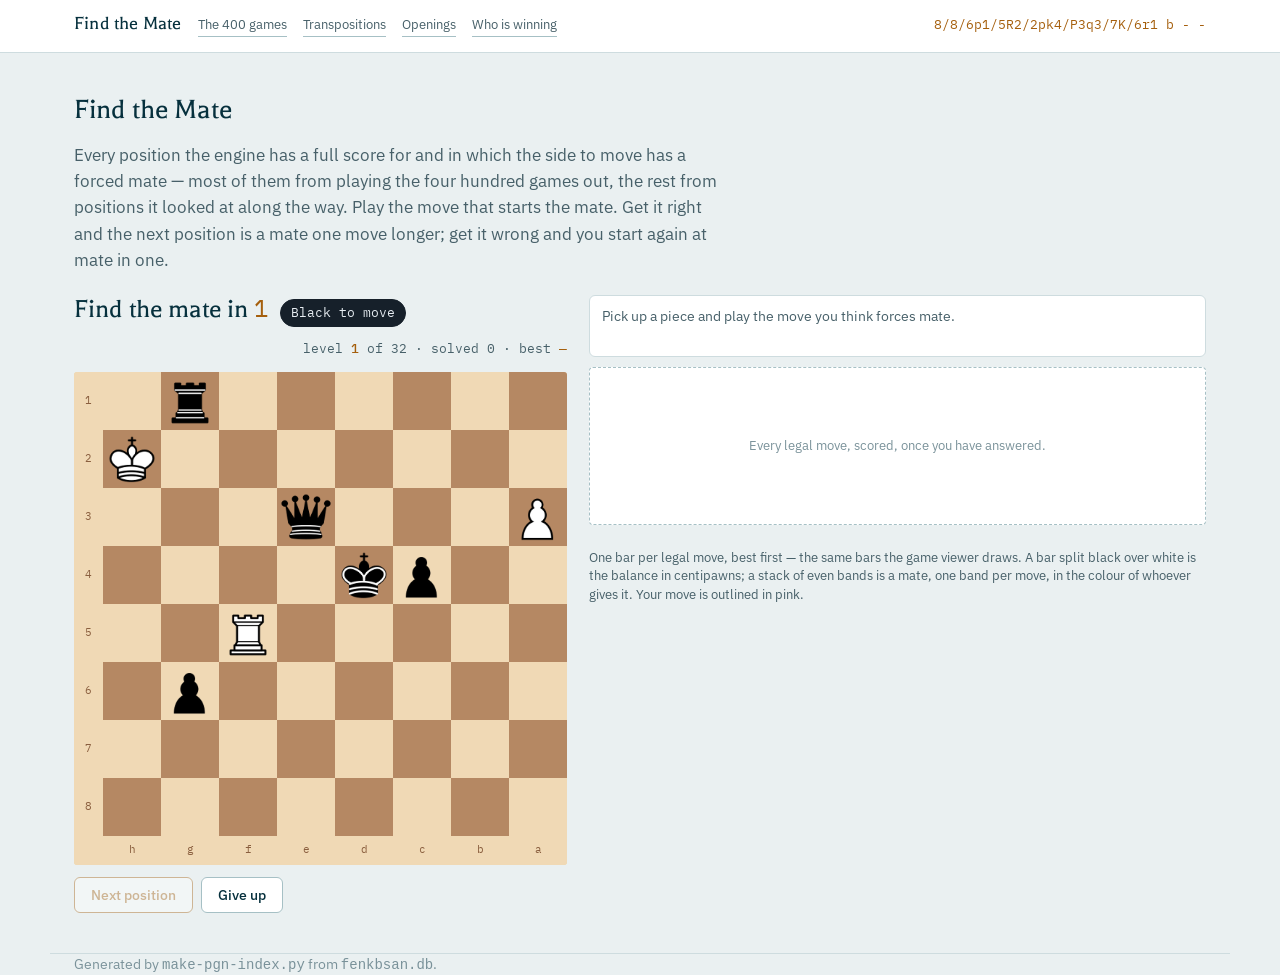
==== mate.html @ 3125f5e7 "A page for walking the openings openings.html starts on the initial position and takes one move at a" ====
<!doctype html>
<html lang="en">
<head>
<meta charset="utf-8">
<meta name="viewport" content="width=device-width, initial-scale=1">
<title>Find the Mate</title>
<meta name="description" content="Every position the engine has scored where the side to move has a forced mate: find the move, one level deeper each time you do.">
<link rel="preconnect" href="https://fonts.googleapis.com">
<link rel="preconnect" href="https://fonts.gstatic.com" crossorigin>
<link rel="stylesheet" href="https://fonts.googleapis.com/css2?family=Balthazar&family=IBM+Plex+Mono:wght@400;500&family=IBM+Plex+Sans:wght@400;500;600&display=swap">
<style>
:root {
  color-scheme: light;
  --ground:      #eaf0f1;
  --surface:     #ffffff;
  --surface-2:   #f3f8f8;
  --line:        #cedcdf;
  --line-strong: #a6c0c5;
  --ink:         #06303d;
  --ink-soft:    #476069;
  --ink-faint:   #7a929a;
  --amber:       #a55f0d;
  --amber-tint:  #f7e9d3;
  --wood:        #8a5f3f;
  --focus:       #0d6b86;
  --shadow:      0 1px 2px rgba(6, 48, 61, .06), 0 6px 18px rgba(6, 48, 61, .05);
}

@media (prefers-color-scheme: dark) {
  :root:not([data-theme="light"]) {
    color-scheme: dark;
    --ground:      #052733;
    --surface:     #073744;
    --surface-2:   #0a4152;
    --line:        #104c5f;
    --line-strong: #1d6b81;
    --ink:         #ebe2d1;
    --ink-soft:    #9cb7bf;
    --ink-faint:   #6b8d97;
    --amber:       #e8a33d;
    --amber-tint:  #123f4e;
    --wood:        #b48862;
    --focus:       #5cc2e0;
    --shadow:      0 1px 2px rgba(0, 0, 0, .3), 0 6px 18px rgba(0, 0, 0, .22);
  }
}

:root[data-theme="dark"] {
  color-scheme: dark;
  --ground:      #052733;
  --surface:     #073744;
  --surface-2:   #0a4152;
  --line:        #104c5f;
  --line-strong: #1d6b81;
  --ink:         #ebe2d1;
  --ink-soft:    #9cb7bf;
  --ink-faint:   #6b8d97;
  --amber:       #e8a33d;
  --amber-tint:  #123f4e;
  --wood:        #b48862;
  --focus:       #5cc2e0;
  --shadow:      0 1px 2px rgba(0, 0, 0, .3), 0 6px 18px rgba(0, 0, 0, .22);
}

*, *::before, *::after { box-sizing: border-box; }

html { scroll-behavior: smooth; }

body {
  margin: 0;
  background: var(--ground);
  color: var(--ink);
  font-family: "IBM Plex Sans", ui-sans-serif, system-ui, "Segoe UI", Roboto, sans-serif;
  font-size: 16px;
  line-height: 1.55;
  -webkit-font-smoothing: antialiased;
}

.wide  { max-width: 1180px; margin: 0 auto; padding: 0 24px; }
.text  { max-width: 860px;  margin: 0 auto; padding: 0 24px; }
.cards { max-width: 1080px; margin: 0 auto; padding: 0 24px; }

a { color: inherit; }
:focus-visible { outline: 2px solid var(--focus); outline-offset: 2px; border-radius: 3px; }

/* ---- the bar that stays ---- */

.bar {
  position: sticky; top: 0; z-index: 10;
  background: var(--surface);
  border-bottom: 1px solid var(--line);
}
.bar-inner {
  display: flex; align-items: baseline; gap: 16px;
  min-height: 52px; padding-top: 8px; padding-bottom: 8px;
}
.bar-name {
  font-family: Balthazar, Georgia, "Times New Roman", serif;
  font-size: 20px; letter-spacing: .01em;
}
.bar-here {
  font-family: "IBM Plex Mono", ui-monospace, Menlo, Consolas, monospace;
  font-size: 13px; color: var(--amber); margin-inline-start: auto;
}
.bar-here:empty { display: none; }
.bar a.bar-up {
  font-size: 13px; color: var(--ink-soft); text-decoration: none;
  border-bottom: 1px solid var(--line-strong); padding-bottom: 1px;
}
.bar a.bar-up:hover { color: var(--amber); border-color: var(--amber); }

/* ---- the tree ---- */

.tree-head { padding-top: 8px; }
h2 {
  font-family: Balthazar, Georgia, "Times New Roman", serif;
  font-weight: 400; font-size: 30px; margin: 0 0 8px;
}
.note { font-size: 14px; color: var(--ink-soft); margin: 0 0 22px; max-width: 68ch; }

.tree {
  display: flex; flex-direction: column; gap: 2px;
  background: var(--surface); border: 1px solid var(--line);
  border-radius: 8px; padding: 10px; box-shadow: var(--shadow);
  margin-bottom: 56px;
}
.tree-row {
  display: grid; grid-template-columns: 92px 1fr; align-items: center;
  gap: 10px; padding: 5px 6px; border-radius: 5px;
}
.tree-row:nth-child(odd) { background: var(--surface-2); }
.tree-white {
  display: flex; align-items: baseline; gap: 7px;
  font-family: "IBM Plex Mono", ui-monospace, Menlo, Consolas, monospace;
  font-size: 15px; font-weight: 500; text-decoration: none;
}
.tree-white:hover { color: var(--amber); }
.tree-replies { display: flex; flex-wrap: wrap; gap: 3px; }
.tree-replies a {
  font-family: "IBM Plex Mono", ui-monospace, Menlo, Consolas, monospace;
  font-size: 13px; text-decoration: none; color: var(--ink-soft);
  padding: 2px 7px; border-radius: 4px; border: 1px solid transparent;
  white-space: nowrap;
}
.tree-replies a:hover { color: var(--amber); border-color: var(--amber); }
.tree-replies a.is-current {
  background: var(--amber); border-color: var(--amber); color: var(--surface);
}
:root[data-theme="dark"] .tree-replies a.is-current,
:root:not([data-theme="light"]) .tree-replies a.is-current { color: #052733; }

/* ---- the games ---- */

.games { display: flex; flex-direction: column; gap: 14px; padding-bottom: 96px; }

.game {
  scroll-margin-top: 68px;
  background: var(--surface); border: 1px solid var(--line);
  border-inline-start: 3px solid transparent;
  border-radius: 8px; padding: 16px 18px;
  display: flex; gap: 20px; align-items: flex-start;
}
.game-main { flex: 1 1 auto; min-width: 0; }

/* ---- the position the game ended on ---- */

.game-final {
  flex: 0 0 auto;
  display: flex; flex-direction: column; align-items: center; gap: 7px;
}

.mini-board {
  --mini: 21px;
  display: grid;
  grid-template-columns: repeat(8, var(--mini));
  grid-template-rows: repeat(8, var(--mini));
  border: 1px solid var(--line-strong);
  border-radius: 3px;
  overflow: hidden;
}
.mini-sq { background-size: contain; background-repeat: no-repeat; background-position: center; }
.mini-sq.lt { background-color: #f0d9b5; }
.mini-sq.dk { background-color: #b58863; }

.outcome {
  font-family: "IBM Plex Mono", ui-monospace, Menlo, Consolas, monospace;
  font-size: 11px; letter-spacing: .02em;
  padding: 3px 8px; border-radius: 999px; white-space: nowrap;
}
.outcome.is-mate { background: var(--amber); color: var(--surface); }
.outcome.is-draw { background: var(--surface-2); color: var(--ink-faint); border: 1px solid var(--line); }
:root[data-theme="dark"] .outcome.is-mate,
:root:not([data-theme="light"]) .outcome.is-mate { color: #052733; }
.game.is-target { border-color: var(--amber); border-inline-start-color: var(--amber); }
@keyframes arrive {
  from { background: var(--amber-tint); }
  to   { background: var(--surface); }
}
.game.flash { animation: arrive 1.8s ease-out; }

.game-head {
  display: flex; flex-wrap: wrap; align-items: baseline; gap: 8px 14px;
  margin-bottom: 12px;
}
.rank {
  font-family: "IBM Plex Mono", ui-monospace, Menlo, Consolas, monospace;
  font-size: 12px; font-variant-numeric: tabular-nums; color: var(--ink-faint);
}
.game-title {
  font-family: Balthazar, Georgia, "Times New Roman", serif;
  font-weight: 400; font-size: 25px; margin: 0; line-height: 1.1;
}
.meta {
  font-family: "IBM Plex Mono", ui-monospace, Menlo, Consolas, monospace;
  font-size: 12px; color: var(--ink-faint); font-variant-numeric: tabular-nums;
}

.game-actions { margin-inline-start: auto; display: flex; gap: 8px; }

.copy, .open-board {
  font: 500 13px/1 "IBM Plex Sans", ui-sans-serif, system-ui, sans-serif;
  color: var(--ink); background: var(--surface-2);
  border: 1px solid var(--line-strong); border-radius: 5px;
  padding: 7px 13px; cursor: pointer; min-width: 104px;
  transition: background .12s ease, border-color .12s ease, color .12s ease;
}
.copy:hover, .open-board:hover { border-color: var(--amber); color: var(--amber); }
.open-board { border-color: var(--amber); color: var(--amber); }
.copy.done { background: var(--amber); border-color: var(--amber); color: var(--surface); }
:root[data-theme="dark"] .copy.done,
:root:not([data-theme="light"]) .copy.done { color: #052733; }

.pgn {
  font-family: "IBM Plex Mono", ui-monospace, Menlo, Consolas, monospace;
  font-size: 13px; line-height: 1.75; margin: 0;
  white-space: pre-wrap; overflow-wrap: anywhere;
  background: var(--surface-2); border: 1px solid var(--line);
  border-radius: 6px; padding: 13px 15px;
  color: var(--ink-soft);
}

footer {
  border-top: 1px solid var(--line); padding: 28px 0 64px;
  font-size: 14px; color: var(--ink-faint);
}

@media (max-width: 760px) {
  .game { flex-direction: column-reverse; }
  .game-final { flex-direction: row; align-self: flex-start; align-items: center; gap: 12px; }
}

@media (max-width: 640px) {
  .tree-row { grid-template-columns: 1fr; }
  .game-actions { margin-inline-start: 0; }
}

@media (prefers-reduced-motion: reduce) {
  html { scroll-behavior: auto; }
  .game.flash { animation: none; }
  * { transition-duration: .01ms !important; }
}

.ac-lede { font-size: 17px; color: var(--ink-soft); margin: 0 0 22px; max-width: 66ch; }

/* Right and wrong need two colours of their own: the palette has amber for attention and
   nothing for these, and they have to hold on both grounds. */
:root { --good: #2f8f5b; --bad: #b3453a; }
@media (prefers-color-scheme: dark) {
  :root:not([data-theme="light"]) { --good: #63c893; --bad: #e08074; }
}
:root[data-theme="dark"] { --good: #63c893; --bad: #e08074; }

/* The activity keeps the board's own colours, the way the viewer does, so a position looks
   the same here as it does over the index and in the app. */
.ac {
  --sq: 58px;
  --bar: 150px;
  display: grid;
  grid-template-columns: calc(8 * var(--sq) + var(--sq) / 2) minmax(0, 1fr);
  gap: 22px;
  align-items: start;
  margin: 0 auto 40px;
}

.ac-left { display: flex; flex-direction: column; gap: 12px; }

.ac-ask {
  display: flex;
  align-items: baseline;
  gap: 12px;
  flex-wrap: wrap;
  min-height: 40px;
}
.ac-level {
  font-family: Balthazar, Georgia, "Times New Roman", serif;
  font-size: 28px;
  line-height: 1;
}
/* The distance is a number to read, and Balthazar's 1 is a roman numeral. */
.ac-level .ac-n {
  font-family: "IBM Plex Mono", ui-monospace, Menlo, Consolas, monospace;
  font-size: 24px;
  color: var(--amber);
  font-variant-numeric: tabular-nums;
}
.ac-turn {
  font-family: "IBM Plex Mono", ui-monospace, Menlo, Consolas, monospace;
  font-size: 13px;
  color: var(--ink-soft);
  border: 1px solid var(--line-strong);
  border-radius: 999px;
  padding: 3px 10px;
}
.ac-turn.black { background: #16202a; color: #e7edf2; border-color: #16202a; }
.ac-turn.white { background: #f6f1e6; color: #33261a; border-color: #cdbfa6; }
.ac-score { margin-inline-start: auto; font-family: "IBM Plex Mono", ui-monospace, monospace;
            font-size: 13px; color: var(--ink-soft); font-variant-numeric: tabular-nums; }
.ac-score b { color: var(--amber); font-weight: 500; }

/* The verdict is one line that never moves: it holds its height while the position waits. */
.ac-verdict {
  min-height: 62px;
  border: 1px solid var(--line);
  border-radius: 6px;
  background: var(--surface);
  padding: 10px 12px;
  font-size: 14px;
  line-height: 1.45;
  color: var(--ink-soft);
}
.ac-verdict b { color: var(--ink); font-weight: 600; }
.ac-verdict .san { font-family: "IBM Plex Mono", ui-monospace, Menlo, Consolas, monospace; }
.ac-verdict.right { border-color: var(--good); background: var(--amber-tint); }
.ac-verdict.wrong { border-color: var(--bad); }
.ac-verdict .good { color: var(--good); }
.ac-verdict .bad { color: var(--bad); }

.ac-actions { display: flex; gap: 8px; align-items: center; }
.ac-actions button {
  font: 500 14px/1 "IBM Plex Sans", ui-sans-serif, system-ui, sans-serif;
  padding: 10px 16px;
  border-radius: 6px;
  border: 1px solid var(--line-strong);
  background: var(--surface);
  color: var(--ink);
  cursor: pointer;
}
.ac-actions button:hover:not(:disabled) { border-color: var(--amber); color: var(--amber); }
.ac-actions button:disabled { opacity: .4; cursor: default; }
.ac-actions .primary { border-color: var(--amber); color: var(--amber); }
.ac-actions .ac-from { margin-inline-start: auto; font-size: 12px; color: var(--ink-faint); }
.ac-actions .ac-from a { color: var(--ink-soft); }

/* The bars, once the answer is in. They are the viewer's own cells on the viewer's own
   wood, so a bar means here exactly what it means there. */
.ac-right { display: flex; flex-direction: column; gap: 10px; min-width: 0; }
.ac-bars {
  background: var(--wood);
  border-radius: 4px;
  padding: 4px;
  min-height: calc(var(--bar) + 8px);
  display: flex;
}
/* Before the answer there is nothing to draw, and a block of bare wood that size reads as a
   missing picture, so the empty box is plain. */
.ac-bars.empty {
  background: var(--surface);
  border: 1px dashed var(--line-strong);
}
.ac-bars .vw-mini { width: 100%; }
/* A mate is painted over the whole cell, so the mark on the move you played has to sit above
   it: the cell's own inset shadow would be underneath the bands. */
.ac-bars .vw-cell.chosen::after {
  content: "";
  position: absolute;
  inset: 0;
  box-shadow: inset 0 0 0 3px #c6168d;
  pointer-events: none;
  z-index: 2;
}
.ac-hint {
  display: flex;
  align-items: center;
  justify-content: center;
  width: 100%;
  color: var(--ink-faint);
  font-size: 13px;
  text-align: center;
  padding: 0 16px;
}
.ac-legend { font-size: 12.5px; color: var(--ink-soft); line-height: 1.5; }
.ac-legend code { font-family: "IBM Plex Mono", ui-monospace, Menlo, Consolas, monospace; }

@media (max-width: 1000px) {
  .ac { grid-template-columns: minmax(0, 1fr); --sq: min(44px, 10vw); --bar: 110px; }
}
/* Promotion: the four pieces, drawn on the square the pawn is going to. */
.mt-promo {
  /* Placed on the square the pawn is going to, so left/top come from the script. */
  position: absolute;
  z-index: 5;
  display: flex;
  flex-direction: column;
  background: var(--surface);
  border: 1px solid var(--line-strong);
  border-radius: 4px;
  overflow: hidden;
}
.mt-promo button {
  width: var(--sq);
  height: var(--sq);
  border: 0;
  padding: 0;
  /* The piece image comes from pieces.css, so only the rest of the background is set here. */
  background-color: #f0d9b5;
  background-size: contain;
  background-position: center;
  background-repeat: no-repeat;
  cursor: pointer;
}
.mt-promo button:hover { background-color: #e8a33d; }
</style>
<link rel="stylesheet" href="pieces.css">
<link rel="stylesheet" href="viewer.css">
</head>
<body>
<div class="bar"><div class="wide bar-inner">
<span class="bar-name">Find the Mate</span>
<a class="bar-up" href="index.html">The 400 games</a>
<a class="bar-up" href="transpositions.html">Transpositions</a>
<a class="bar-up" href="openings.html">Openings</a>
<a class="bar-up" href="winning.html">Who is winning</a>
<span class="bar-here" id="bar-here"></span>
</div></div>
<section class="wide tree-head" style="padding-top:34px">
<h2>Find the Mate</h2>
<p class="ac-lede">Every position the engine has a full score for and in which the side to move has a forced mate — most of them from playing the four hundred games out, the rest from positions it looked at along the way. Play the move that starts the mate. Get it right and the next position is a mate one move longer; get it wrong and you start again at mate in one.</p>
</section>
<main class="wide"><div class="ac">
<div class="ac-left">
<div class="ac-ask">
<span class="ac-level" id="ac-level">Loading…</span>
<span class="ac-turn" id="ac-turn" hidden></span>
<span class="ac-score" id="ac-score"></span>
</div>
<div class="vw-board" id="ac-board" style="position:relative"></div>

<div class="ac-actions">
<button type="button" class="primary" id="ac-next" disabled>Next position</button>
<button type="button" id="ac-give">Give up</button>
<span class="ac-from" id="ac-from"></span>
</div>
</div>
<div class="ac-right">
<div class="ac-verdict" id="ac-verdict">Pick up a piece and play the move you think forces mate.</div>
<div class="ac-bars empty" id="ac-bars"><div class="ac-hint">Every legal move, scored, once you have answered.</div></div>
<p class="ac-legend">One bar per legal move, best first — the same bars the game viewer draws. A bar split black over white is the balance in centipawns; a stack of even bands is a mate, one band per move, in the colour of whoever gives it. Your move is outlined in pink.</p>
</div>
</div></main>
<footer class="wide">Generated by <code>make-pgn-index.py</code> from <code>fenkbsan.db</code>.</footer>
<script src="activity.js"></script>
<script src="mate.js"></script>
</body>
</html>
---- pieces.css ----
.pc-bB{background-image:url([data-uri])}
.pc-bK{background-image:url([data-uri])}
.pc-bN{background-image:url([data-uri])}
.pc-bP{background-image:url([data-uri])}
.pc-bQ{background-image:url([data-uri])}
.pc-bR{background-image:url([data-uri])}
.pc-wB{background-image:url([data-uri])}
.pc-wK{background-image:url([data-uri])}
.pc-wN{background-image:url([data-uri])}
.pc-wP{background-image:url([data-uri])}
.pc-wQ{background-image:url([data-uri])}
.pc-wR{background-image:url([data-uri])}
---- viewer.css ----
/* The board viewer: a modal over the index, opened from a game's "Open board" button.
   The board keeps the colours it has in the app and in the videos, so a position looks the
   same here as on screen there; the chrome around it is fixed rather than themed, because a
   wood board on a light ground and the same board on a dark one are two different pictures. */

.vw[hidden] { display: none !important; }

.vw {
  position: fixed;
  inset: 0;
  z-index: 100;
  display: flex;
  align-items: center;
  justify-content: center;
  padding: 16px;
  font-family: "IBM Plex Sans", ui-sans-serif, system-ui, sans-serif;
}

.vw-backdrop {
  position: absolute;
  inset: 0;
  background: rgba(2, 18, 24, .72);
}

.vw-panel {
  position: relative;
  display: flex;
  flex-direction: column;
  gap: 0;
  /* Wide on purpose: a position with forty legal moves needs the room, or each move is a
     few pixels of bar and the ranking cannot be read. */
  width: min(1460px, 100%);
  max-height: 100%;
  --sq: 54px;
  --bar: 136px;
  background: #063a4b;
  color: #ebe2d1;
  border: 1px solid #17586c;
  border-radius: 10px;
  box-shadow: 0 24px 64px rgba(0, 0, 0, .5);
  overflow: hidden;
}

/* ---- head ---- */

.vw-head {
  display: flex;
  align-items: baseline;
  gap: 14px;
  padding: 12px 16px;
  border-bottom: 1px solid #17586c;
  flex: 0 0 auto;
}

.vw-title {
  font-family: Balthazar, Georgia, "Times New Roman", serif;
  font-weight: 400;
  font-size: 24px;
  margin: 0;
  line-height: 1;
}

.vw-ply {
  font-family: "IBM Plex Mono", ui-monospace, Menlo, Consolas, monospace;
  font-size: 12px;
  color: #9cb7bf;
  font-variant-numeric: tabular-nums;
}

.vw-close {
  margin-inline-start: auto;
  background: transparent;
  color: #ebe2d1;
  border: 1px solid #2b6d81;
  border-radius: 5px;
  font: 500 13px/1 inherit;
  padding: 7px 12px;
  cursor: pointer;
}
.vw-close:hover { border-color: #e8a33d; color: #e8a33d; }

/* ---- body ---- */

.vw-body {
  display: flex;
  gap: 18px;
  padding: 16px;
  min-height: 0;
  flex: 1 1 auto;
}

.vw-left {
  display: flex;
  flex-direction: column;
  gap: 12px;
  flex: 0 0 calc(8 * var(--sq) + var(--sq) / 2);
  min-width: 0;
}

/* ---- board ---- */

.vw-board {
  flex: 0 0 auto;
  display: grid;
  grid-template-columns: calc(var(--sq) / 2) repeat(8, var(--sq));
  grid-template-rows: repeat(8, var(--sq)) calc(var(--sq) / 2);
  background: #f0d9b5;
  border-radius: 3px;
  overflow: hidden;
  user-select: none;
}

.vw-sq {
  position: relative;
  background-size: contain;
  background-repeat: no-repeat;
  background-position: center;
}
.vw-sq.lt { background-color: #f0d9b5; }
.vw-sq.dk { background-color: #b58863; }

/* Coordinates sit in the half-size track, in the board's own dark brown. */
.vw-co {
  display: flex;
  align-items: center;
  justify-content: center;
  background: #f0d9b5;
  color: #8a5f3f;
  font-family: "IBM Plex Mono", ui-monospace, Menlo, Consolas, monospace;
  font-size: 11px;
}

/* The move that led to the position on the board. */
.vw-sq.from::after,
.vw-sq.to::after {
  content: "";
  position: absolute;
  inset: 0;
  background: rgba(245, 124, 0, .38);
  pointer-events: none;
}

/* A piece that can be moved from here, and where it may go. */
.vw-sq.pick { cursor: pointer; }
.vw-sq.pick:hover { box-shadow: inset 0 0 0 3px rgba(232, 163, 61, .9); }
.vw-sq.origin { box-shadow: inset 0 0 0 3px #c6168d; }
.vw-sq.dest { cursor: pointer; }
.vw-sq.dest::before {
  content: "";
  position: absolute;
  left: 50%;
  top: 50%;
  width: 30%;
  height: 30%;
  transform: translate(-50%, -50%);
  border-radius: 50%;
  background: rgba(198, 22, 141, .55);
  pointer-events: none;
}
/* A destination holding a piece reads as a ring, so the piece stays visible. */
.vw-sq.dest.occupied::before {
  width: 92%;
  height: 92%;
  border-radius: 50%;
  background: transparent;
  box-shadow: inset 0 0 0 5px rgba(198, 22, 141, .55);
}

/* ---- navigation ---- */

.vw-nav { display: flex; gap: 6px; flex: 0 0 auto; }

.vw-nav button {
  flex: 1;
  background: #0a4a5e;
  color: #ebe2d1;
  border: 1px solid #2b6d81;
  border-radius: 5px;
  font: 500 15px/1 "IBM Plex Mono", ui-monospace, Menlo, Consolas, monospace;
  padding: 9px 0;
  cursor: pointer;
}
.vw-nav button:hover:not(:disabled) { border-color: #e8a33d; color: #e8a33d; }
.vw-nav button:disabled { opacity: .35; cursor: default; }

.vw-status {
  font-family: "IBM Plex Mono", ui-monospace, Menlo, Consolas, monospace;
  font-size: 12px;
  line-height: 1.5;
  color: #9cb7bf;
  min-height: 34px;
  flex: 0 0 auto;
}
.vw-status b { color: #ebe2d1; font-weight: 500; }
.vw-status .off { color: #e8a33d; }
.vw-status button {
  background: transparent;
  border: 1px solid #e8a33d;
  color: #e8a33d;
  border-radius: 4px;
  font: 500 11px/1 inherit;
  padding: 4px 8px;
  margin-inline-start: 8px;
  cursor: pointer;
}

/* ---- the minibar stack ---- */

.vw-right {
  display: flex;
  flex-direction: column;
  min-width: 0;
  flex: 1 1 auto;
}

.vw-bars {
  overflow-y: auto;
  overflow-x: hidden;
  background: #b58863;
  border-radius: 4px;
  padding: 2px;
  flex: 1 1 auto;
  min-height: 0;
}

.vw-row {
  display: flex;
  align-items: stretch;
  gap: 6px;
  padding: 2px 4px;
  cursor: pointer;
  border-radius: 3px;
}
.vw-row:hover { background: rgba(255, 255, 255, .14); }
.vw-row.here { background: rgba(198, 22, 141, .22); }

.vw-label {
  flex: 0 0 66px;
  font-family: "IBM Plex Mono", ui-monospace, Menlo, Consolas, monospace;
  font-size: 12px;
  color: #3a2415;
  display: flex;
  align-items: center;
  justify-content: flex-end;
  padding-inline-end: 4px;
  font-variant-numeric: tabular-nums;
  white-space: nowrap;
  overflow: hidden;
}

.vw-mini {
  display: flex;
  flex: 1 1 auto;
  height: var(--bar);
  min-width: 0;
}

/* One cell per legal move, drawn from elements: their edges are snapped by layout, so the
   bands of a mate stay even and countable and the gap between them is the same 2px whatever
   the row height happens to be. */
.vw-cell {
  position: relative;
  flex: 1 1 0;
  min-width: 0;
  background: #fff;
  border-right: 1px solid rgba(0, 0, 0, .08);
  display: flex;
  flex-direction: column;
  justify-content: flex-end;
}

/* Where the balance sits. */
.vw-zero {
  position: absolute;
  left: 0; right: 0; top: 50%;
  height: 2px;
  margin-top: -1px;
  background: orange;
  pointer-events: none;
  z-index: 1;
}
.vw-black { width: 100%; background: #000; }

.vw-mates {
  position: absolute;
  inset: 0;
  display: flex;
  flex-direction: column;
  gap: 2px;
  background: lightgray;
}
.vw-mate { flex: 1; }
.vw-mate.w { background: #fff; }
.vw-mate.b { background: #000; }
.vw-cell.played { box-shadow: inset 0 0 0 3px #f57c00; }
.vw-cell.chosen { box-shadow: inset 0 0 0 3px #c6168d; }

/* ---- the game, as text ---- */

.vw-moves {
  flex: 1 1 auto;
  overflow-y: auto;
  min-height: 0;
  font-family: "IBM Plex Mono", ui-monospace, Menlo, Consolas, monospace;
  font-size: 12px;
  line-height: 1.85;
  color: #9cb7bf;
  background: #052733;
  border: 1px solid #17586c;
  border-radius: 5px;
  padding: 10px 12px;
}
.vw-moves b { color: #ebe2d1; font-weight: 500; }
.vw-moves .at {
  background: #c6168d;
  color: #fff;
  border-radius: 3px;
  padding: 1px 3px;
}
.vw-moves .num { color: #5d818c; }

@media (max-width: 900px) {
  .vw-body { flex-direction: column; }
  .vw-panel { --sq: 40px; }
  .vw-left { flex: 0 0 auto; }
  .vw-bars { max-height: 40vh; }
  .vw-panel { --bar: 96px; }
  .vw-moves { max-height: 20vh; }
}
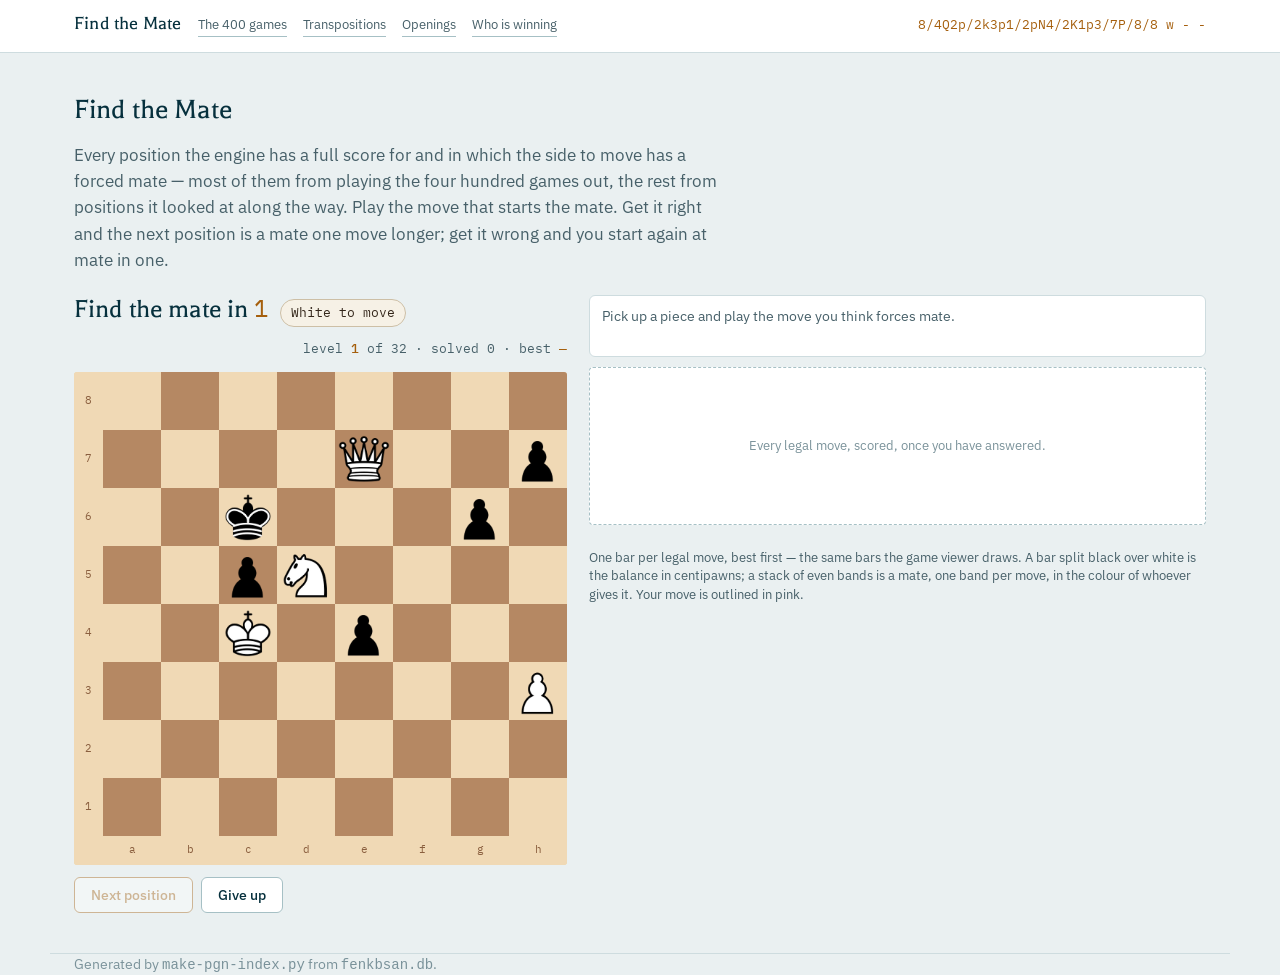
==== commit dfd7a260: "The shape of a game, in one picture A "Shape" button on every game card, on the index and on the ope" ====
--- a/mate.html
+++ b/mate.html
@@ -217,14 +217,16 @@
 
 .game-actions { margin-inline-start: auto; display: flex; gap: 8px; }
 
-.copy, .open-board {
+.copy, .open-board, .open-shape {
   font: 500 13px/1 "IBM Plex Sans", ui-sans-serif, system-ui, sans-serif;
   color: var(--ink); background: var(--surface-2);
   border: 1px solid var(--line-strong); border-radius: 5px;
   padding: 7px 13px; cursor: pointer; min-width: 104px;
   transition: background .12s ease, border-color .12s ease, color .12s ease;
 }
-.copy:hover, .open-board:hover { border-color: var(--amber); color: var(--amber); }
+.copy:hover, .open-board:hover, .open-shape:hover {
+  border-color: var(--amber); color: var(--amber);
+}
 .open-board { border-color: var(--amber); color: var(--amber); }
 .copy.done { background: var(--amber); border-color: var(--amber); color: var(--surface); }
 :root[data-theme="dark"] .copy.done,
--- a/viewer.css
+++ b/viewer.css
@@ -327,3 +327,135 @@
   .vw-panel { --bar: 96px; }
   .vw-moves { max-height: 20vh; }
 }
+
+/* ---- the shape panel ----
+   A game's whole span at once: the mobility curves, and both sides' bars played forward.
+   The chrome is the viewer's, fixed dark for the same reason — a board and its bars are one
+   picture whatever the page around them is doing. */
+
+.sh-panel {
+  /* Narrower than the board viewer: there is one strip of cells here, not forty rows. */
+  width: min(1100px, 100%);
+  --bar: 112px;
+}
+
+.sh-body {
+  display: flex;
+  flex-direction: column;
+  gap: 14px;
+  padding: 16px;
+  overflow-y: auto;
+  min-height: 0;
+}
+
+/* ---- the curves ---- */
+
+/* The plot keeps a light ground of its own: a white curve and a black one on the panel's
+   dark blue would be one bright line and one invisible one. */
+.sh-graph svg { display: block; width: 100%; height: auto; touch-action: none; cursor: ew-resize; }
+.sh-plot { fill: #b58863; stroke: #8a5f3f; stroke-width: 1; }
+.sh-grid { stroke: rgba(58, 36, 21, .26); stroke-width: 1; }
+.sh-grid.soft { stroke: rgba(58, 36, 21, .13); }
+/* Every label sits outside the plot, on the panel's own ground. */
+.sh-axis {
+  fill: #9cb7bf;
+  font-family: "IBM Plex Mono", ui-monospace, Menlo, Consolas, monospace;
+  font-size: 13px;
+}
+.sh-axis.unit { font-size: 12px; }
+
+.sh-curve { fill: none; stroke-linejoin: round; stroke-linecap: round; }
+.sh-curve.black { stroke: #16202a; stroke-width: 2.6; }
+.sh-curve.casing { stroke: #3a2415; stroke-width: 5; }
+.sh-curve.white { stroke: #fff; stroke-width: 2.8; }
+
+.sh-cursor { stroke: #c6168d; stroke-width: 1.6; stroke-dasharray: 4 3; }
+.sh-dot.white { fill: #fff; stroke: #3a2415; stroke-width: 1.5; }
+.sh-dot.black { fill: #16202a; stroke: #b58863; stroke-width: 1; }
+
+.sh-keys { display: flex; align-items: center; gap: 10px; font-size: 12px; }
+.sh-key {
+  font-family: "IBM Plex Mono", ui-monospace, Menlo, Consolas, monospace;
+  border-radius: 999px;
+  padding: 3px 10px;
+}
+.sh-key.white { background: #f6f1e6; color: #33261a; border: 1px solid #cdbfa6; }
+.sh-key.black { background: #16202a; color: #e7edf2; border: 1px solid #34434f; }
+.sh-keys-note { color: #9cb7bf; }
+
+/* ---- the two strips ---- */
+
+.sh-strips { display: flex; flex-direction: column; gap: 10px; --cw: 4%; }
+.sh-strip { display: flex; flex-direction: column; gap: 5px; }
+
+.sh-side {
+  font-family: "IBM Plex Mono", ui-monospace, Menlo, Consolas, monospace;
+  font-size: 12px;
+  color: #9cb7bf;
+  min-height: 16px;
+}
+.sh-side b { color: #ebe2d1; font-weight: 500; }
+
+.sh-strip .vw-mini {
+  height: var(--bar);
+  background: #b58863;
+  border-radius: 4px;
+  padding: 2px;
+  display: flex;
+  align-items: stretch;
+}
+/* A cell holds its width across the game, so the length of the strip is the count the curve
+   above it draws, and a bar that stays put is a bar whose height can slide. */
+.sh-strip .vw-cell { box-sizing: border-box; flex: 0 0 var(--cw); }
+.sh-strip .vw-black { transition: height .28s ease; }
+/* A mate covers the whole cell, so the mark on the move that was played has to sit over it. */
+.sh-strip .vw-cell.played::after {
+  content: "";
+  position: absolute;
+  inset: 0;
+  box-shadow: inset 0 0 0 3px #f57c00;
+  pointer-events: none;
+  z-index: 2;
+}
+
+/* ---- the transport ---- */
+
+.sh-transport { display: flex; align-items: center; gap: 8px; flex-wrap: wrap; }
+.sh-transport button {
+  background: transparent;
+  color: #ebe2d1;
+  border: 1px solid #2b6d81;
+  border-radius: 5px;
+  font: 500 13px/1 inherit;
+  padding: 7px 11px;
+  cursor: pointer;
+}
+.sh-transport button:hover { border-color: #e8a33d; color: #e8a33d; }
+.sh-play { min-width: 96px; }
+.sh-range { flex: 1 1 160px; min-width: 120px; accent-color: #e8a33d; cursor: pointer; }
+.sh-at, .sh-speed {
+  font-family: "IBM Plex Mono", ui-monospace, Menlo, Consolas, monospace;
+  font-size: 12px;
+  color: #9cb7bf;
+  font-variant-numeric: tabular-nums;
+}
+.sh-speed select {
+  background: #052733;
+  color: #ebe2d1;
+  border: 1px solid #2b6d81;
+  border-radius: 4px;
+  font: inherit;
+  padding: 4px 6px;
+  margin-inline-start: 4px;
+}
+.sh-note { font-size: 13px; color: #9cb7bf; min-height: 0; }
+.sh-note:empty { display: none; }
+
+@media (max-width: 900px) {
+  .sh-panel { --bar: 84px; }
+  .sh-keys-note { display: none; }
+}
+
+@media (prefers-reduced-motion: reduce) {
+  .sh-strip .vw-black { transition: none; }
+}
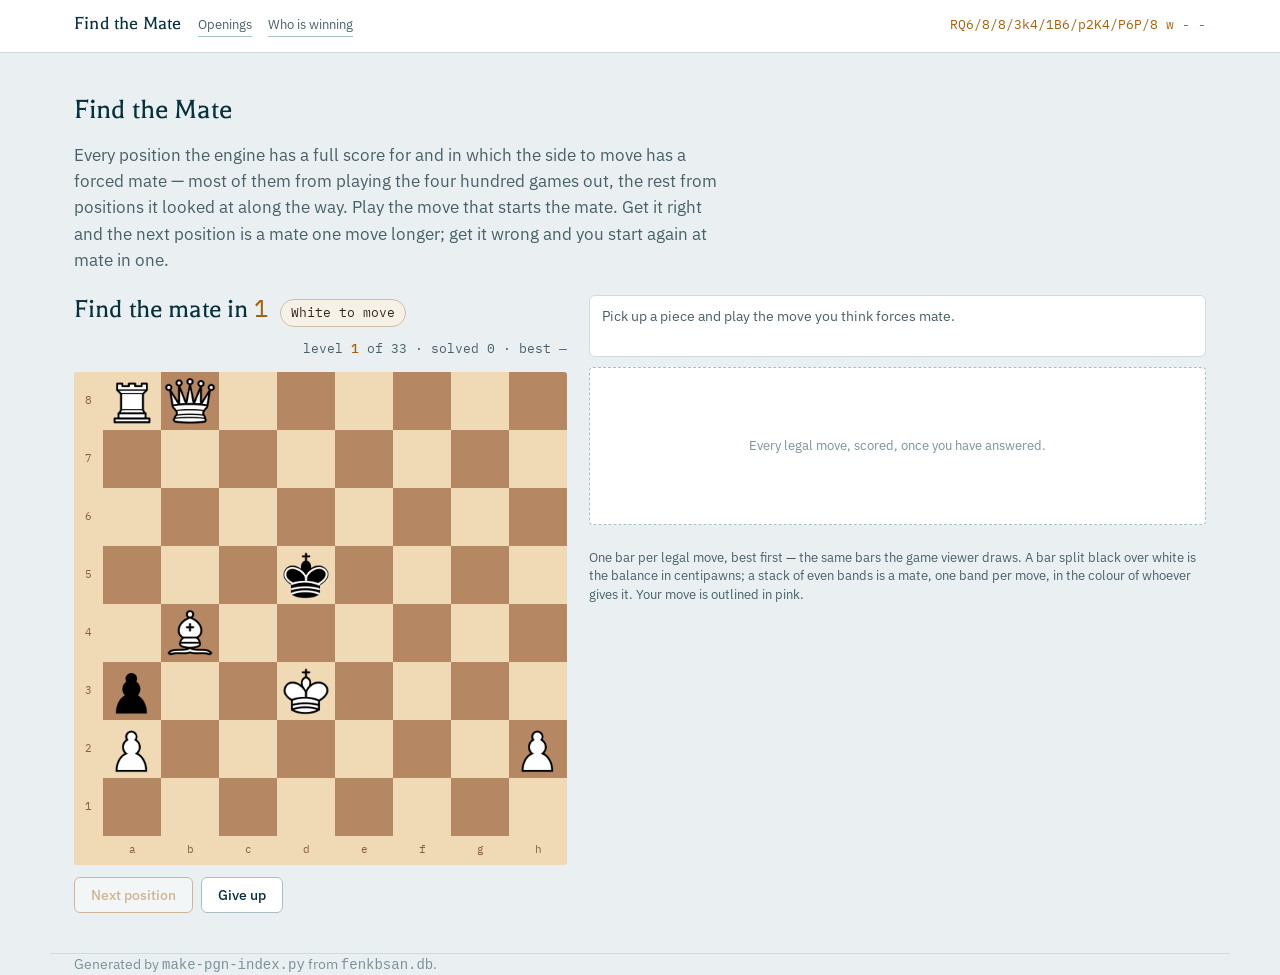
==== commit ecc01242: "Only the openings, with two example games The list of the 400 games and the transpositions page are " ====
--- a/mate.html
+++ b/mate.html
@@ -428,8 +428,6 @@
 <body>
 <div class="bar"><div class="wide bar-inner">
 <span class="bar-name">Find the Mate</span>
-<a class="bar-up" href="index.html">The 400 games</a>
-<a class="bar-up" href="transpositions.html">Transpositions</a>
 <a class="bar-up" href="openings.html">Openings</a>
 <a class="bar-up" href="winning.html">Who is winning</a>
 <span class="bar-here" id="bar-here"></span>
--- a/viewer.css
+++ b/viewer.css
@@ -292,6 +292,29 @@
 .vw-mate { flex: 1; }
 .vw-mate.w { background: #fff; }
 .vw-mate.b { background: #000; }
+
+/* A move the engine has not scored. Hatched rather than empty, because an empty cell reads as
+   a score of zero and zero is a real answer; this one is the absence of an answer. */
+.vw-unscored {
+  position: absolute;
+  inset: 0;
+  background: repeating-linear-gradient(45deg,
+    rgba(0, 0, 0, .10) 0 3px, rgba(0, 0, 0, 0) 3px 6px);
+}
+/* A score that is only the quick estimate, the move having no depth-25 score yet: the board's
+   dot, outlined so it reads on either half of a bar and on a mate's bands. */
+.vw-estimate {
+  position: absolute;
+  top: 2px;
+  right: 2px;
+  width: 5px;
+  height: 5px;
+  border-radius: 50%;
+  background: #444;
+  box-shadow: 0 0 0 1px #fff;
+  pointer-events: none;
+  z-index: 2;
+}
 .vw-cell.played { box-shadow: inset 0 0 0 3px #f57c00; }
 .vw-cell.chosen { box-shadow: inset 0 0 0 3px #c6168d; }
 
@@ -318,6 +341,45 @@
   padding: 1px 3px;
 }
 .vw-moves .num { color: #5d818c; }
+
+/* The position's note (notes.js): paragraphs with move links, then the moves it features. It
+   takes the room the move list would, and scrolls on its own when it is long. */
+.vw-note {
+  flex: 0 1 auto;
+  max-height: 40vh;
+  overflow-y: auto;
+  font-size: 13px;
+  line-height: 1.55;
+  color: #c9d6d6;
+  background: #052733;
+  border: 1px solid #17586c;
+  border-radius: 5px;
+  padding: 10px 12px;
+  margin-bottom: 8px;
+}
+.vw-note p { margin: 0 0 8px; }
+.nt-link {
+  color: #ebe2d1;
+  font-family: "IBM Plex Mono", ui-monospace, Menlo, Consolas, monospace;
+  font-size: 12px;
+  text-decoration: underline dotted #5d818c;
+  text-underline-offset: 3px;
+}
+.nt-link:hover, .nt-link:focus { color: #fff; text-decoration-color: #c6168d; }
+.nt-move { font-family: "IBM Plex Mono", ui-monospace, Menlo, Consolas, monospace; font-size: 12px; }
+.nt-moves {
+  list-style: none;
+  margin: 4px 0 0;
+  padding: 0;
+  font-size: 12px;
+  color: #9cb7bf;
+  columns: 2;
+}
+.nt-moves li { break-inside: avoid; }
+.nt-moves b { color: #ebe2d1; font-weight: 500; font-family: "IBM Plex Mono", ui-monospace, Menlo, Consolas, monospace; }
+.nt-eval { font-family: "IBM Plex Mono", ui-monospace, Menlo, Consolas, monospace; }
+.nt-name { color: #e8a33d; }
+.nt-text { color: #c9d6d6; }
 
 @media (max-width: 900px) {
   .vw-body { flex-direction: column; }
